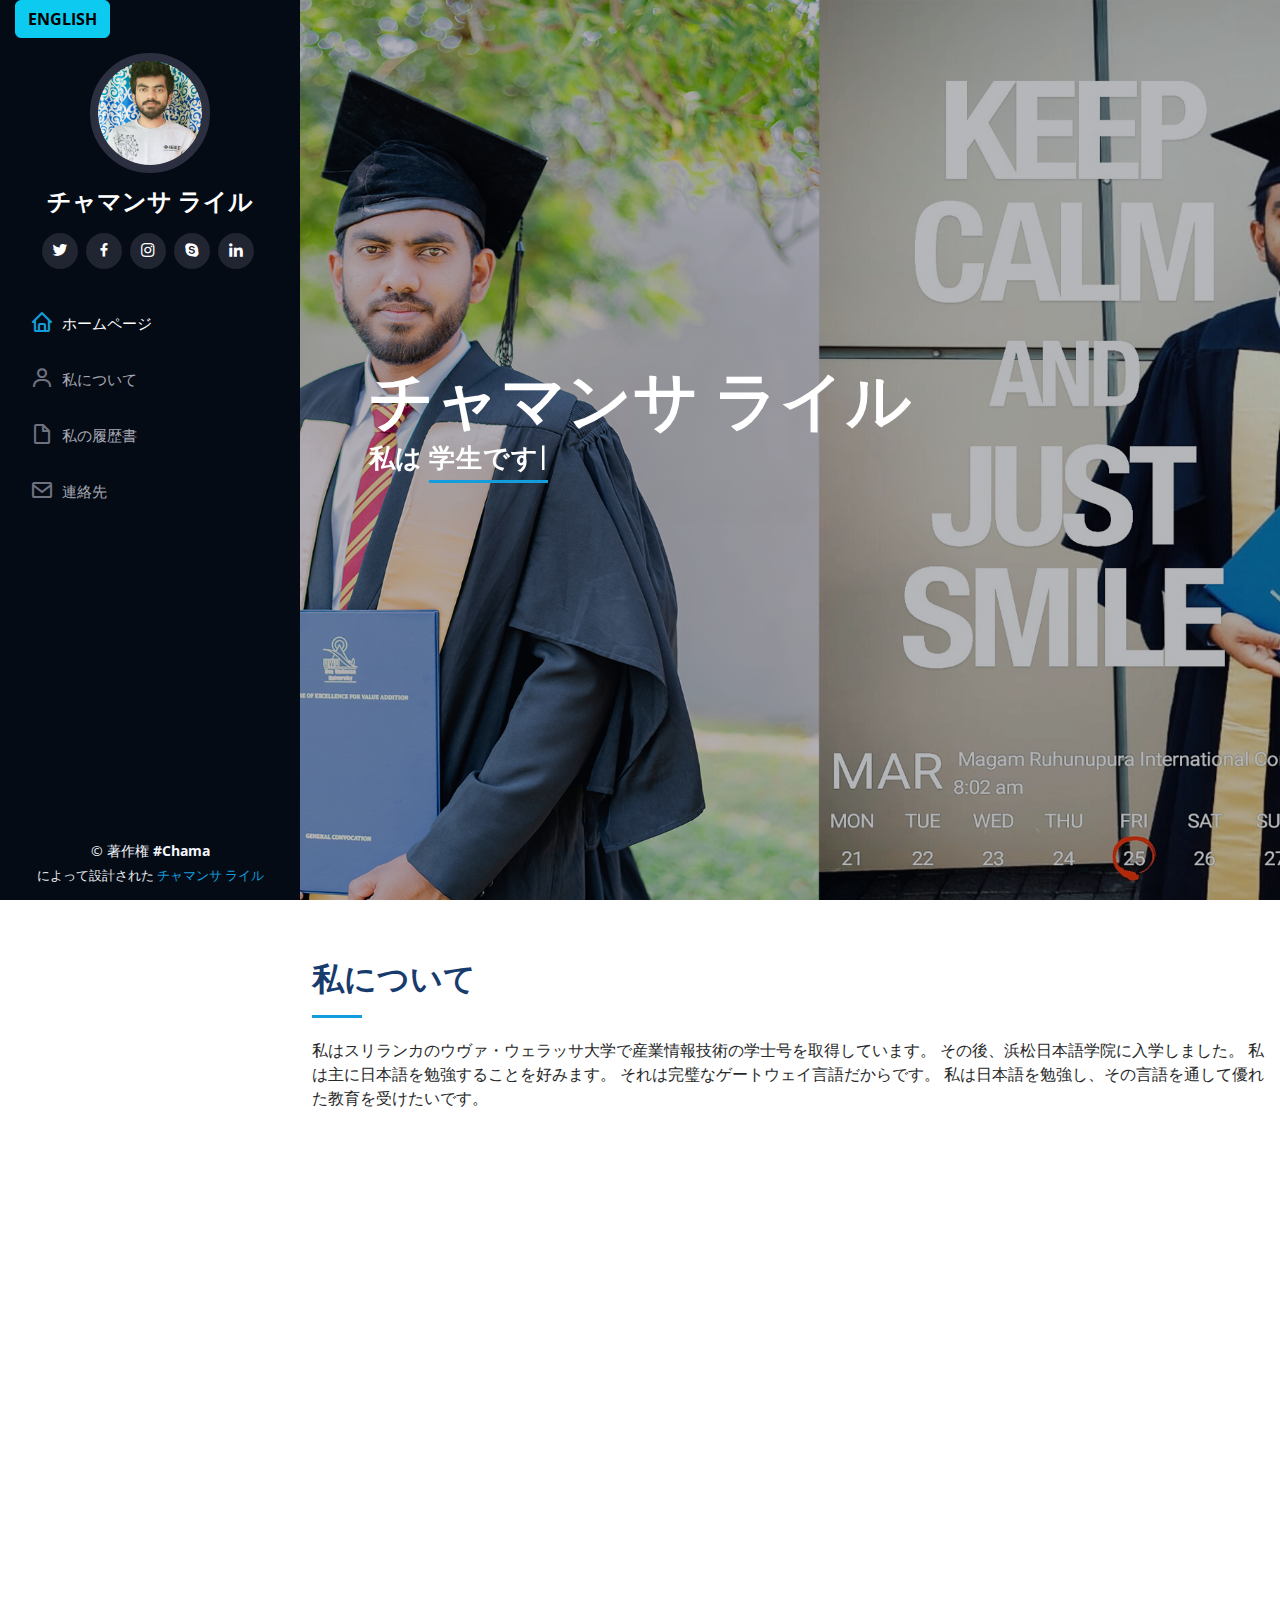
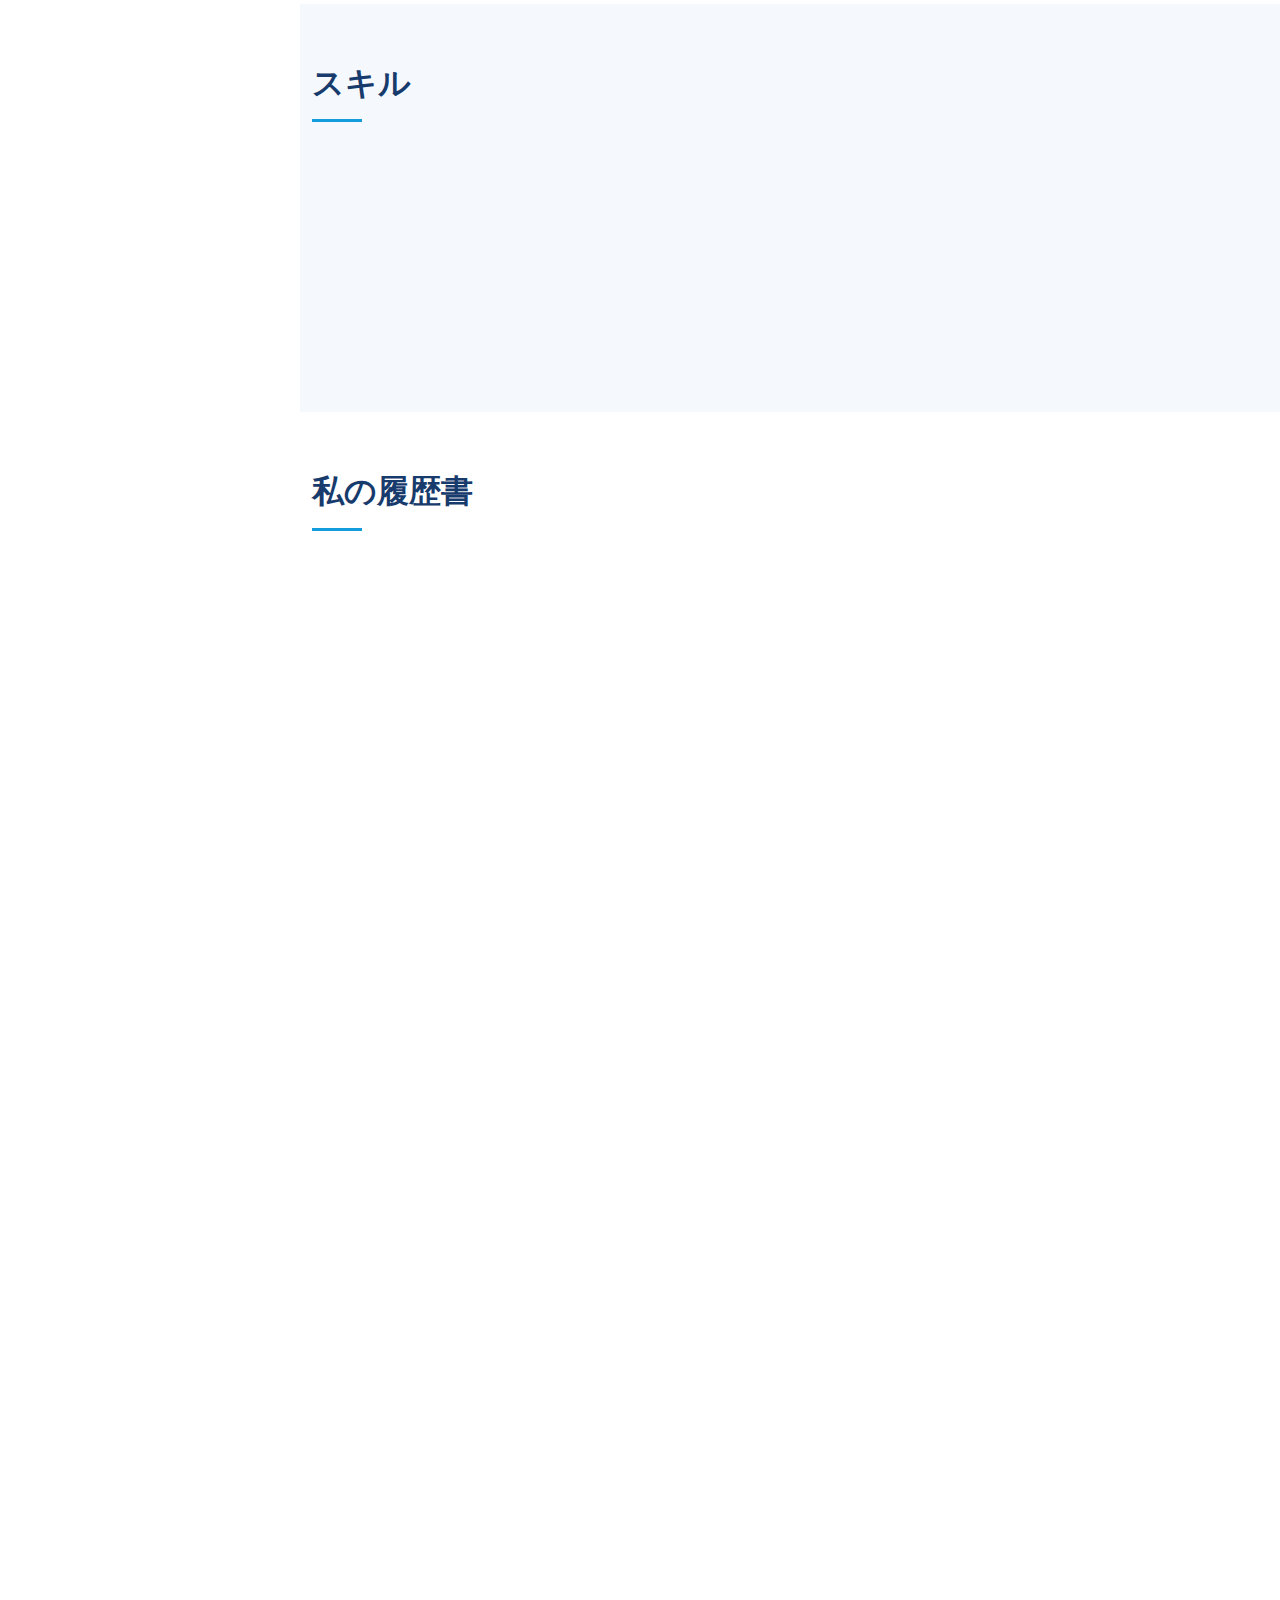
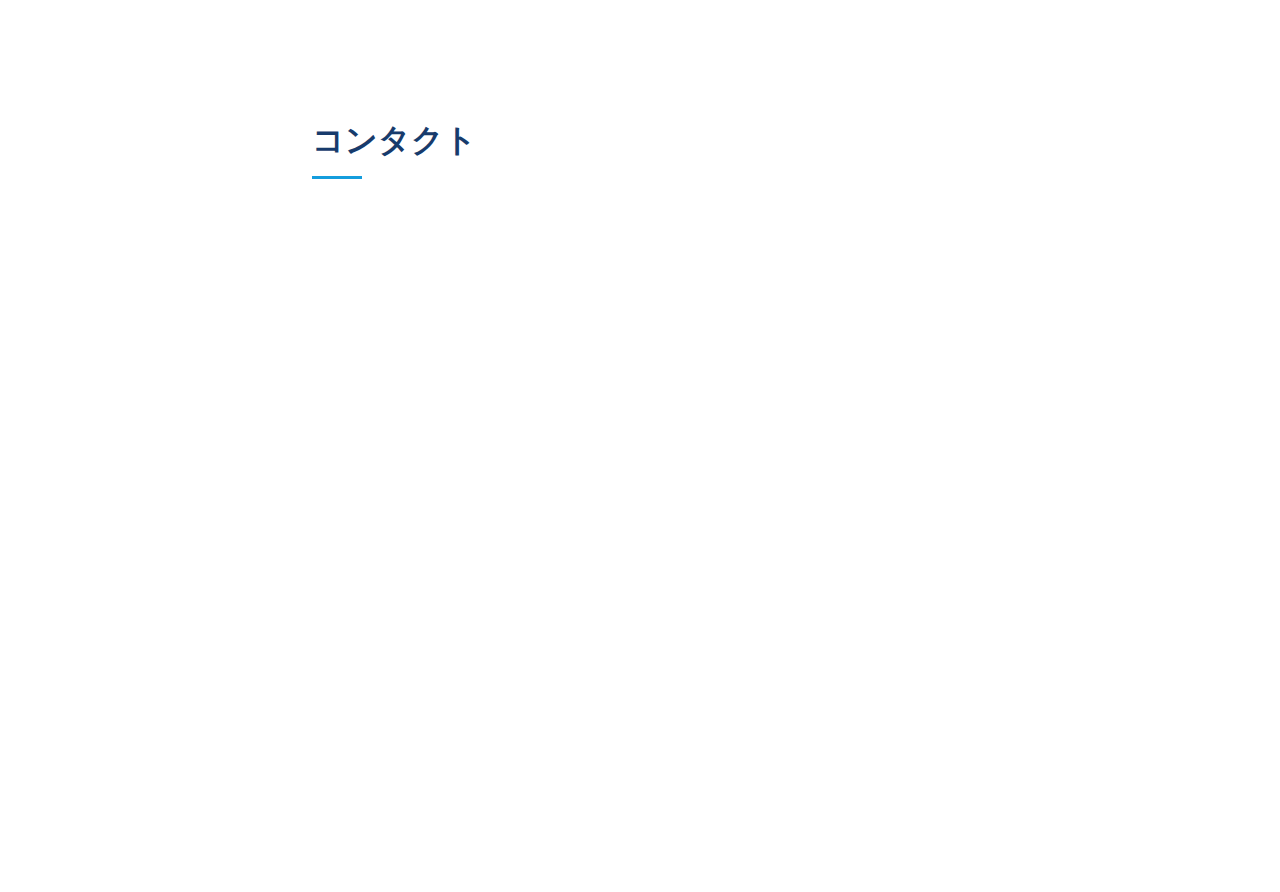
==== index_jp.html @ fa4be064 "initial commit" ====
<!DOCTYPE html>
<html lang="en">

<head>
  <meta charset="utf-8">
  <meta content="width=device-width, initial-scale=1.0" name="viewport">

  <title>Chamantha Lahiru iポートフォリオ</title>
  <meta content="" name="description">
  <meta content="" name="keywords">

  <!-- Favicons -->
  <!-- <link href="assets/img/favicon.png" rel="icon"> -->
  <link href="assets/img/apple-touch-icon.png" rel="apple-touch-icon">

  <!-- Google Fonts -->
  <link href="https://fonts.googleapis.com/css?family=Open+Sans:300,300i,400,400i,600,600i,700,700i|Raleway:300,300i,400,400i,500,500i,600,600i,700,700i|Poppins:300,300i,400,400i,500,500i,600,600i,700,700i" rel="stylesheet">

  <!-- Vendor CSS Files -->
  <link href="assets/vendor/aos/aos.css" rel="stylesheet">
  <link href="assets/vendor/bootstrap/css/bootstrap.min.css" rel="stylesheet">
  <link href="assets/vendor/bootstrap-icons/bootstrap-icons.css" rel="stylesheet">
  <link href="assets/vendor/boxicons/css/boxicons.min.css" rel="stylesheet">
  <link href="assets/vendor/glightbox/css/glightbox.min.css" rel="stylesheet">
  <link href="assets/vendor/swiper/swiper-bundle.min.css" rel="stylesheet">

  <!-- Template Main CSS File -->
  <link href="assets/css/style.css" rel="stylesheet">
</head>

<body>

  <!-- ======= Mobile nav toggle button ======= -->
  <i class="bi bi-list mobile-nav-toggle d-xl-none"></i>

  <!-- ======= Header ======= -->
  <header id="header">
    <div class="d-flex flex-column">

      <div class="profile">
        <button onclick="window.location.href='index.html';" class="btn btn-info" ><b>ENGLISH</b></button>

        <img src="assets/img/chama12.jpg" alt="" class="img-fluid rounded-circle">
        <h1 class="text-light"><a href="index.html">チャマンサ  ライル</a></h1>
        
        <div class="social-links mt-3 text-center">
          <a href="https://twitter.com/chamanthalahiru" class="twitter"><i class="bx bxl-twitter"></i></a>
          <a href="https://www.facebook.com/chamantha.lahiru" class="facebook"><i class="bx bxl-facebook"></i></a>
          <a href="https://www.instagram.com/chama_cl/?hl=en" class="instagram"><i class="bx bxl-instagram"></i></a>
          <a href="https://join.skype.com/invite/wYQBUE9kl3fg" class="google-plus"><i class="bx bxl-skype"></i></a>
          <a href="https://www.linkedin.com/in/chamantha-lahiru-857a7916a/" class="linkedin"><i class="bx bxl-linkedin"></i></a>
        </div>
      </div>

      <nav id="navbar" class="nav-menu navbar">
        <ul>
          <li><a href="#hero" class="nav-link scrollto active"><i class="bx bx-home"></i> <span>ホームページ</span></a></li>
          <li><a href="#about" class="nav-link scrollto"><i class="bx bx-user"></i> <span>私について</span></a></li>
          <li><a href="#resume" class="nav-link scrollto"><i class="bx bx-file-blank"></i> <span>私の履歴書</span></a></li>
          <!-- <li><a href="#portfolio" class="nav-link scrollto"><i class="bx bx-book-content"></i> <span>Portfolio</span></a></li> -->
          <li><a href="#contact" class="nav-link scrollto"><i class="bx bx-envelope"></i> <span>連絡先</span></a></li>
        </ul>
      </nav><!-- .nav-menu -->
    </div>
  </header><!-- End Header -->

  <div style="display:flex; justify-content:flex-end; width:100%; padding:0;">
    
</div>

  <!-- ======= Hero Section ======= -->
  <section id="hero" class="d-flex flex-column justify-content-center align-items-center">
    <div class="hero-container" data-aos="fade-in">
      
    
      <h1>チャマンサ  ライル</h1>
      <p><b>私は</b> <span class="typed" data-typed-items=" <b> 学生です </b>"></span></p>

    </div>
  </section><!-- End Hero -->

  <main id="main">

    <!-- ======= About Section ======= -->
    <section id="about" class="about">
      <div class="container">

        <div class="section-title">
          <h2>私について</h2>
          <p>私はスリランカのウヴァ・ウェラッサ大学で産業情報技術の学士号を取得しています。 その後、浜松日本語学院に入学しました。 私は主に日本語を勉強することを好みます。 それは完璧なゲートウェイ言語だからです。 私は日本語を勉強し、その言語を通して優れた教育を受けたいです。</p>
        </div>

        <div class="row">
          <div class="col-lg-4" data-aos="fade-right">
            <img src="assets/img/dp-3cmx4cm.jpg" class="img-fluid" alt="">
          </div>
          <div class="col-lg-8 pt-4 pt-lg-0 content" data-aos="fade-left">
            <h3>学生</h3>
            <p class="fst-italic">
              * 浜松日本語学院
            </p>
            <div class="row">
              <div class="col-lg-6">
                <ul>
                  <li><i class="bi bi-chevron-right"></i> <strong>誕生日:</strong> <span>1996年4月19日</span></li>
                  <li><i class="bi bi-chevron-right"></i> <strong>電話番号:</strong> <span>+81 80 9838 5826</span></li>
                  <li><i class="bi bi-chevron-right"></i> <strong>街:</strong> <span>ダンガラ、スリランカ</span></li>
                </ul>
              </div>
              <div class="col-lg-6">
                <ul>
                  <li><i class="bi bi-chevron-right"></i> <strong>年齢:</strong> <span>26</span></li>
                  <li><i class="bi bi-chevron-right"></i> <strong>程度:</strong> <span>学士</span></li>
                  <li><i class="bi bi-chevron-right"></i> <strong>Eメール:</strong> <span>a.k.chamantha@gmail.com</span></li>
                  <!-- <li><i class="bi bi-chevron-right"></i> <strong>Japanese Level:</strong> <span>N5</span></li> -->
                </ul>
              </div>
            </div>
            <p>
              それから、仕事の機会を利用したいと思います。 日本には独特で豊かな文化があります。 そのため、私は日本に住むのが大好きで、私の目標は勉強に精通することなので、就職できたら日本で一生懸命働くことができます。
            </p>
          </div>
        </div>

      </div>
    </section><!-- End About Section -->
    
    <!-- ======= Skills Section ======= -->
    <section id="skills" class="skills section-bg">
      <div class="container">

        <div class="section-title">
          <h2>スキル</h2>
          <!-- <p>nn</p> -->
        </div>

        <div class="row skills-content">

          <div class="col-lg-6" data-aos="fade-up">

            <div class="progress">
              <span class="skill">対人能力 <i class="val">60%</i></span>
              <div class="progress-bar-wrap">
                <div class="progress-bar" role="progressbar" aria-valuenow="60" aria-valuemin="0" aria-valuemax="100"></div>
              </div>
            </div>

            <div class="progress">
              <span class="skill">チームワークのスキル <i class="val">90%</i></span>
              <div class="progress-bar-wrap">
                <div class="progress-bar" role="progressbar" aria-valuenow="90" aria-valuemin="0" aria-valuemax="100"></div>
              </div>
            </div>

            <div class="progress">
              <span class="skill">リーダーシップスキル <i class="val">60%</i></span>
              <div class="progress-bar-wrap">
                <div class="progress-bar" role="progressbar" aria-valuenow="60" aria-valuemin="0" aria-valuemax="100"></div>
              </div>
            </div>

          </div>

          <div class="col-lg-6" data-aos="fade-up" data-aos-delay="100">

            <div class="progress">
              <span class="skill">細部への注意 <i class="val">80%</i></span>
              <div class="progress-bar-wrap">
                <div class="progress-bar" role="progressbar" aria-valuenow="80" aria-valuemin="0" aria-valuemax="100"></div>
              </div>
            </div>

            <div class="progress">
              <span class="skill">熱意と個人的なドライブ <i class="val">80%</i></span>
              <div class="progress-bar-wrap">
                <div class="progress-bar" role="progressbar" aria-valuenow="80" aria-valuemin="0" aria-valuemax="100"></div>
              </div>
            </div>

            <div class="progress">
              <span class="skill">柔軟性 <i class="val">90%</i></span>
              <div class="progress-bar-wrap">
                <div class="progress-bar" role="progressbar" aria-valuenow="90" aria-valuemin="0" aria-valuemax="100"></div>
              </div>
            </div>

          </div>

        </div>

      </div>
    </section><!-- End Skills Section -->

    <!-- ======= Resume Section ======= -->
    <section id="resume" class="resume">
      <div class="container">

        <div class="section-title">
          <h2>私の履歴書</h2>
          <!-- <p>dd</p> -->
        </div>

        <div class="row">
          <div class="col-lg-6" data-aos="fade-up">
            <h3 class="resume-title">概要</h3>
            <div class="resume-item pb-0">
              <h4>チャマンサ ライル</h4>
              <ul>
                <li>
                  浜松 市中 区西 浅田 1-9-17 コーレイパム Ⅱ 105</li>
                <li>+81 80 9838 5826</li>
                <li>a.k.chamantha@gmail.com</li>
              </ul>
            </div>

            <h3 class="resume-title">教育</h3>
            <div class="resume-item">
              <h4>産業情報技術の学士号</h4>
              <h5>2017 - 2021</h5>
              <p><em>ウバ・ウェラッサ大学 - スリランカ</em></p>
              <ul>
                <p>キーポイント:</p>
                  <li>適切な理論と原則を適用することにより、ITおよび管理部門の問題解決者になります。</li>
                  <li>IT および管理に関する専門的な知識とスキルを備えていること。</li>
                  <li>ITおよび管理部門で効果的なプロジェクトリーダー、開発者、およびマネージャーになる。</li>
                  <li>マネージャーや IT スペシャリストを含む、組織全体のあらゆるレベルのスタッフと緊密に連携できるようにするために必要な、優れたチームワークと対人スキルを備えています。</li>
                  <li>優れたレポート作成スキルと、技術的な情報やアイデアを非技術者に明確かつ簡潔に伝える能力を備えている。</li>
              </ul>
            </div>
            <div class="resume-item">
              <h4>G.C.E A/L試験合格 </h4>
              <h5>2015</h5>
              <p><em>ベヤンゴダ バンダラナイケ セントラル カレッジ - スリランカ</em></p>
            </div>
            <div class="resume-item">
              <h4>G.C.E O/L試験合格 </h4>
              <h5>2012</h5>
              <p><em>ダンガラ ダルマラジャ マハ ヴィディヤラヤ - スリランカ</em></p>
            </div>
          </div>
          <div class="col-lg-6" data-aos="fade-up" data-aos-delay="100">
            <h3 class="resume-title">職業資格</h3>
            <div class="resume-item">
              <h4>日本語</h4>
              <h5>2021 - 2022</h5>
              <p><em>オシン・ニポン・アキャデミー - スリランカ</em></p>
              <p><em>浜松日本語学院 - 日本 ( 勉強する )</em></p>
            </div>
            <div class="resume-item">
              <h4>ジュニアソフトウェアエンジニア</h4>
              <h5>2021</h5>
              <p><em>テクノバ ソリューション - スリランカ</em></p>
            </div>
            <div class="resume-item">
              <h4>英語の卒業証書</h4>
              <h5>2016</h5>
              <p><em>ブリリアント ウェイ イングリッシュ アカデミー - スリランカ</em></p>
            </div>
            <div class="resume-item">
              <h4>インターネットと電子メールを備えた証明書の基本的なコンピューターコース</h4>
              <h5>2012</h5>
              <p><em>技術研究省 - スリランカ</em></p>
            </div>
          </div>
        </div>

      </div>
    </section>
    <!-- End Resume Section -->

    <!-- ======= Portfolio Section ======= -->
    <!-- <section id="portfolio" class="portfolio section-bg">
      <div class="container">

        <div class="section-title">
          <h2>Portfolio</h2>
          <p>Magnam dolores commodi suscipit. Necessitatibus eius consequatur ex aliquid fuga eum quidem. Sit sint consectetur velit. Quisquam quos quisquam cupiditate. Et nemo qui impedit suscipit alias ea. Quia fugiat sit in iste officiis commodi quidem hic quas.</p>
        </div>

        <div class="row" data-aos="fade-up">
          <div class="col-lg-12 d-flex justify-content-center">
            <ul id="portfolio-flters">
              <li data-filter="*" class="filter-active">All</li>
              <li data-filter=".filter-app">App</li>
              <li data-filter=".filter-card">Card</li>
              <li data-filter=".filter-web">Web</li>
            </ul>
          </div>
        </div>

        <div class="row portfolio-container" data-aos="fade-up" data-aos-delay="100">

          <div class="col-lg-4 col-md-6 portfolio-item filter-app">
            <div class="portfolio-wrap">
              <img src="assets/img/portfolio/portfolio-1.jpg" class="img-fluid" alt="">
              <div class="portfolio-links">
                <a href="assets/img/portfolio/portfolio-1.jpg" data-gallery="portfolioGallery" class="portfolio-lightbox" title="App 1"><i class="bx bx-plus"></i></a>
                <a href="portfolio-details.html" title="More Details"><i class="bx bx-link"></i></a>
              </div>
            </div>
          </div>

          <div class="col-lg-4 col-md-6 portfolio-item filter-web">
            <div class="portfolio-wrap">
              <img src="assets/img/portfolio/portfolio-2.jpg" class="img-fluid" alt="">
              <div class="portfolio-links">
                <a href="assets/img/portfolio/portfolio-2.jpg" data-gallery="portfolioGallery" class="portfolio-lightbox" title="Web 3"><i class="bx bx-plus"></i></a>
                <a href="portfolio-details.html" title="More Details"><i class="bx bx-link"></i></a>
              </div>
            </div>
          </div>

          <div class="col-lg-4 col-md-6 portfolio-item filter-app">
            <div class="portfolio-wrap">
              <img src="assets/img/portfolio/portfolio-3.jpg" class="img-fluid" alt="">
              <div class="portfolio-links">
                <a href="assets/img/portfolio/portfolio-3.jpg" data-gallery="portfolioGallery" class="portfolio-lightbox" title="App 2"><i class="bx bx-plus"></i></a>
                <a href="portfolio-details.html" title="More Details"><i class="bx bx-link"></i></a>
              </div>
            </div>
          </div>

          <div class="col-lg-4 col-md-6 portfolio-item filter-card">
            <div class="portfolio-wrap">
              <img src="assets/img/portfolio/portfolio-4.jpg" class="img-fluid" alt="">
              <div class="portfolio-links">
                <a href="assets/img/portfolio/portfolio-4.jpg" data-gallery="portfolioGallery" class="portfolio-lightbox" title="Card 2"><i class="bx bx-plus"></i></a>
                <a href="portfolio-details.html" title="More Details"><i class="bx bx-link"></i></a>
              </div>
            </div>
          </div>

          <div class="col-lg-4 col-md-6 portfolio-item filter-web">
            <div class="portfolio-wrap">
              <img src="assets/img/portfolio/portfolio-5.jpg" class="img-fluid" alt="">
              <div class="portfolio-links">
                <a href="assets/img/portfolio/portfolio-5.jpg" data-gallery="portfolioGallery" class="portfolio-lightbox" title="Web 2"><i class="bx bx-plus"></i></a>
                <a href="portfolio-details.html" title="More Details"><i class="bx bx-link"></i></a>
              </div>
            </div>
          </div>

          <div class="col-lg-4 col-md-6 portfolio-item filter-app">
            <div class="portfolio-wrap">
              <img src="assets/img/portfolio/portfolio-6.jpg" class="img-fluid" alt="">
              <div class="portfolio-links">
                <a href="assets/img/portfolio/portfolio-6.jpg" data-gallery="portfolioGallery" class="portfolio-lightbox" title="App 3"><i class="bx bx-plus"></i></a>
                <a href="portfolio-details.html" title="More Details"><i class="bx bx-link"></i></a>
              </div>
            </div>
          </div>

          <div class="col-lg-4 col-md-6 portfolio-item filter-card">
            <div class="portfolio-wrap">
              <img src="assets/img/portfolio/portfolio-7.jpg" class="img-fluid" alt="">
              <div class="portfolio-links">
                <a href="assets/img/portfolio/portfolio-7.jpg" data-gallery="portfolioGallery" class="portfolio-lightbox" title="Card 1"><i class="bx bx-plus"></i></a>
                <a href="portfolio-details.html" title="More Details"><i class="bx bx-link"></i></a>
              </div>
            </div>
          </div>

          <div class="col-lg-4 col-md-6 portfolio-item filter-card">
            <div class="portfolio-wrap">
              <img src="assets/img/portfolio/portfolio-8.jpg" class="img-fluid" alt="">
              <div class="portfolio-links">
                <a href="assets/img/portfolio/portfolio-8.jpg" data-gallery="portfolioGallery" class="portfolio-lightbox" title="Card 3"><i class="bx bx-plus"></i></a>
                <a href="portfolio-details.html" title="More Details"><i class="bx bx-link"></i></a>
              </div>
            </div>
          </div>

          <div class="col-lg-4 col-md-6 portfolio-item filter-web">
            <div class="portfolio-wrap">
              <img src="assets/img/portfolio/portfolio-9.jpg" class="img-fluid" alt="">
              <div class="portfolio-links">
                <a href="assets/img/portfolio/portfolio-9.jpg" data-gallery="portfolioGallery" class="portfolio-lightbox" title="Web 3"><i class="bx bx-plus"></i></a>
                <a href="portfolio-details.html" title="More Details"><i class="bx bx-link"></i></a>
              </div>
            </div>
          </div>

        </div>

      </div>
    </section>End Portfolio Section -->

    <!-- ======= Contact Section ======= -->
    <section id="contact" class="contact">
      <div class="container">

        <div class="section-title">
          <h2>コンタクト</h2>
        </div>

        <div class="row" data-aos="fade-in">

          <div class="col-lg-5 d-flex align-items-stretch">
            <div class="info">
              <div class="address">
                <i class="bi bi-geo-alt"></i>
                <h4>位置:</h4>
                <p>浜松 市中 区西 浅田 1-9-17 コーレイパム Ⅱ 105</p>
              </div>
              <div class="email">
                <i class="bi bi-envelope"></i>
                <h4>Eメール:</h4>
                <p>a.k.chamantha@gmail.com</p>
              </div>

              <div class="phone">
                <i class="bi bi-phone"></i>
                <h4>電話番号:</h4>
                <p>+81 80 9838 5826</p>
              </div>
              <div class="mapouter"><div class="gmap_canvas"><iframe width="300" height="200" id="gmap_canvas" src="https://maps.google.com/maps?q=hamatsu%20nishi%20asada&t=&z=13&ie=UTF8&iwloc=&output=embed" frameborder="0" scrolling="no" marginheight="0" marginwidth="0"></iframe><a href="https://123movies-to.org"></a><br><style>.mapouter{position:relative;text-align:right;height:200px;width:300px;}</style><a href="https://www.embedgooglemap.net">embedgooglemap.net</a><style>.gmap_canvas {overflow:hidden;background:none!important;height:200px;width:300px;}</style></div></div>

            </div>

          </div>

          <!-- <div class="col-lg-7 mt-5 mt-lg-0 d-flex align-items-stretch">
            <form action="forms/contact.php" method="post" role="form" class="php-email-form">
              <div class="row">
                <div class="form-group col-md-6">
                  <label for="name">あなたの名前</label>
                  <input type="text" name="name" class="form-control" id="name" required>
                </div>
                <div class="form-group col-md-6">
                  <label for="name">あなたのメール</label>
                  <input type="email" class="form-control" name="email" id="email" required>
                </div>
              </div>
              <div class="form-group">
                <label for="name">主題</label>
                <input type="text" class="form-control" name="subject" id="subject" required>
              </div>
              <div class="form-group">
                <label for="name">メッセージ</label>
                <textarea class="form-control" name="message" rows="10" required></textarea>
              </div>
              <div class="my-3">
                <div class="loading">読み込み中</div>
                <div class="error-message"></div>
                <div class="sent-message">メッセージが送信されました。 ありがとうございました！</div>
              </div>
              <div class="text-center"><button type="submit">メッセージを送る</button></div>
            </form>
          </div>

        </div> -->

      </div>
    </section><!-- End Contact Section -->

  </main><!-- End #main -->

  <!-- ======= Footer ======= -->
  <footer id="footer">
    <div class="container">
      <div class="copyright">
        &copy; 著作権 <strong><span>#Chama</span></strong>
      </div>
      <div class="credits">
        によって設計された <a href="#">チャマンサ  ライル</a>
      </div>
    </div>
  </footer><!-- End  Footer -->

  <a href="#" class="back-to-top d-flex align-items-center justify-content-center"><i class="bi bi-arrow-up-short"></i></a>

  <!-- Vendor JS Files -->
  <script src="assets/vendor/purecounter/purecounter_vanilla.js"></script>
  <script src="assets/vendor/aos/aos.js"></script>
  <script src="assets/vendor/bootstrap/js/bootstrap.bundle.min.js"></script>
  <script src="assets/vendor/glightbox/js/glightbox.min.js"></script>
  <script src="assets/vendor/isotope-layout/isotope.pkgd.min.js"></script>
  <script src="assets/vendor/swiper/swiper-bundle.min.js"></script>
  <script src="assets/vendor/typed.js/typed.min.js"></script>
  <script src="assets/vendor/waypoints/noframework.waypoints.js"></script>
  <script src="assets/vendor/php-email-form/validate.js"></script>

  <!-- Template Main JS File -->
  <script src="assets/js/main.js"></script>

</body>

</html>
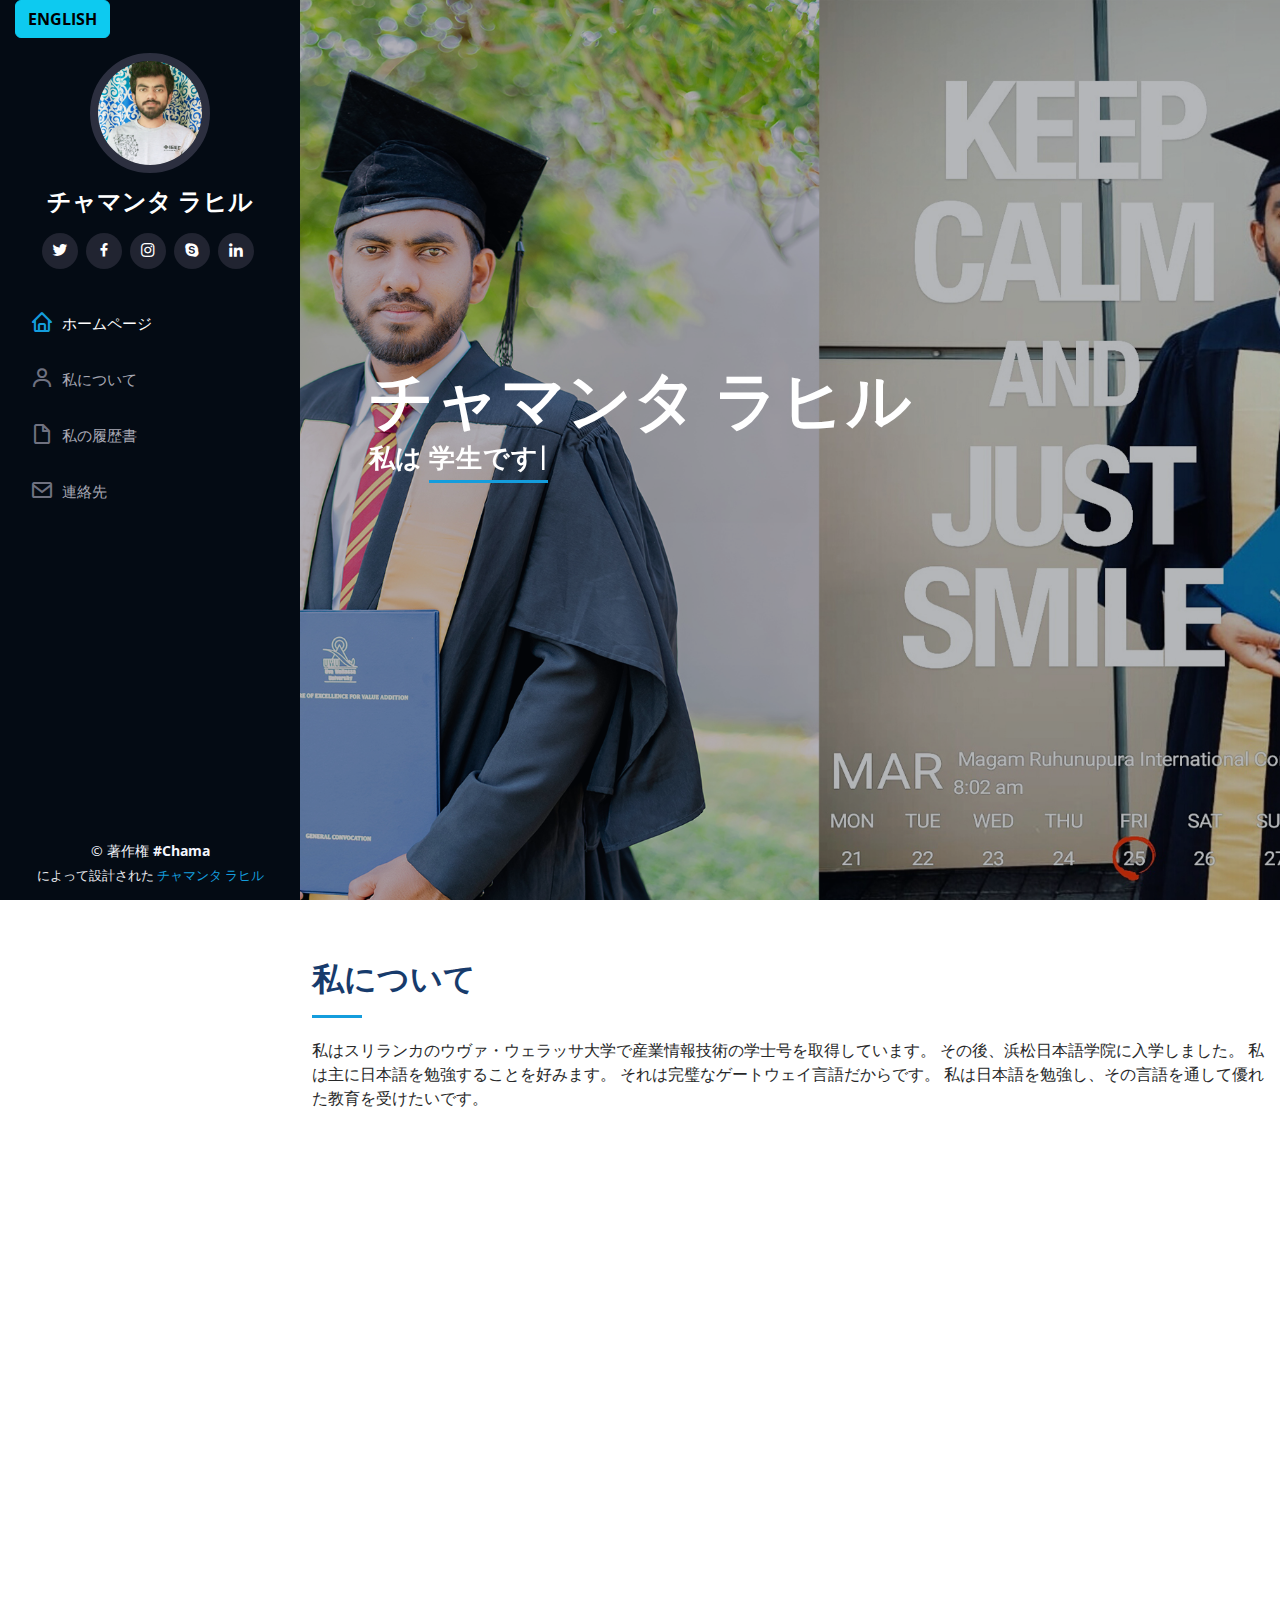
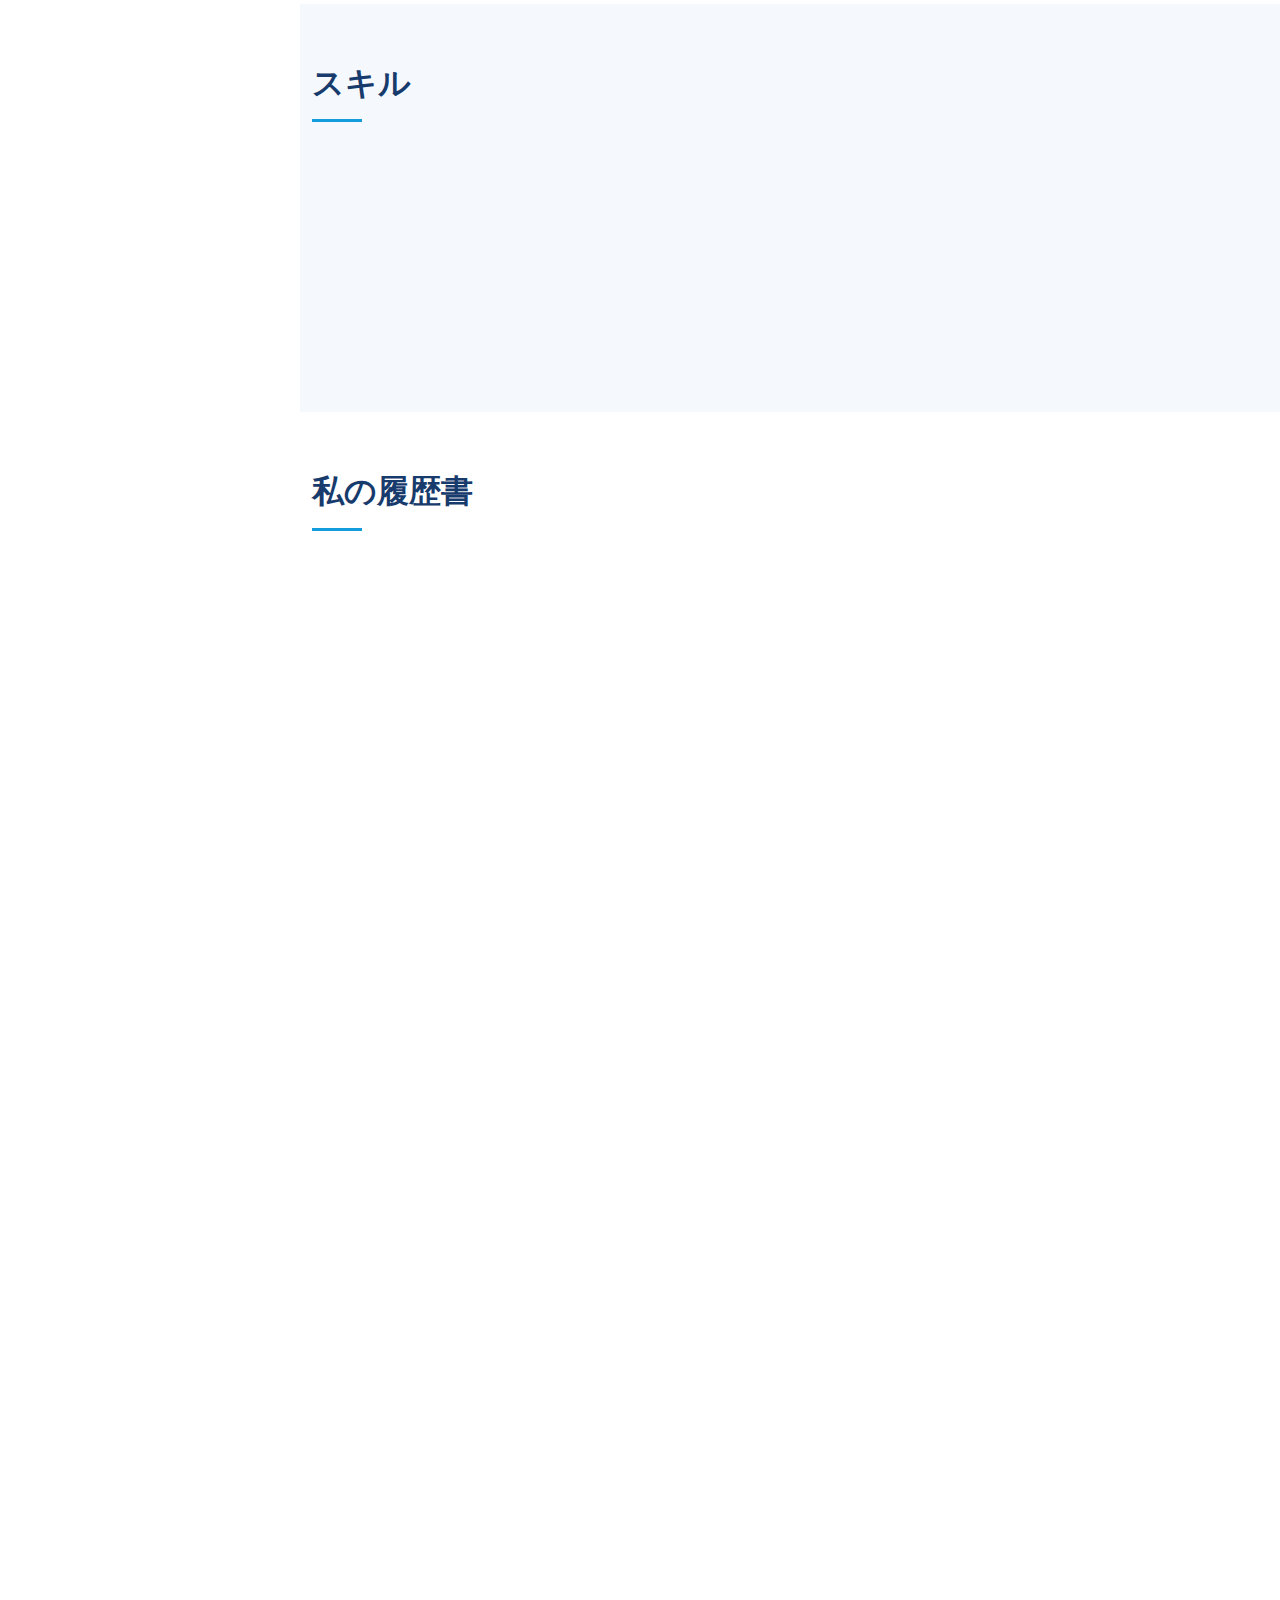
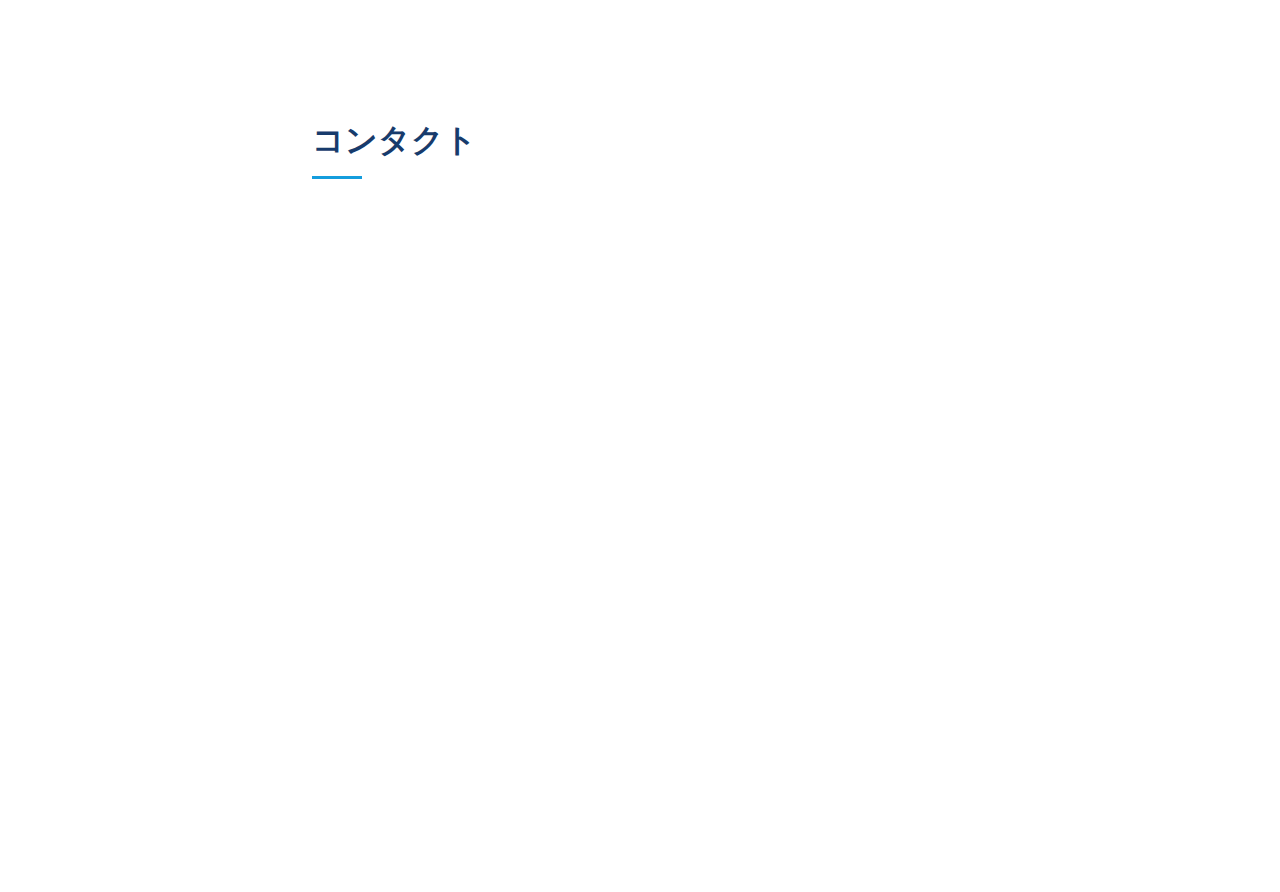
==== commit 0cbfa62f: "2022-12-01" ====
--- a/index_jp.html
+++ b/index_jp.html
@@ -41,7 +41,7 @@
         <button onclick="window.location.href='index.html';" class="btn btn-info" ><b>ENGLISH</b></button>
 
         <img src="assets/img/chama12.jpg" alt="" class="img-fluid rounded-circle">
-        <h1 class="text-light"><a href="index.html">チャマンサ  ライル</a></h1>
+        <h1 class="text-light"><a href="index.html">チャマンタ  ラヒル</a></h1>
         
         <div class="social-links mt-3 text-center">
           <a href="https://twitter.com/chamanthalahiru" class="twitter"><i class="bx bxl-twitter"></i></a>
@@ -73,7 +73,7 @@
     <div class="hero-container" data-aos="fade-in">
       
     
-      <h1>チャマンサ  ライル</h1>
+      <h1>チャマンタ  ラヒル</h1>
       <p><b>私は</b> <span class="typed" data-typed-items=" <b> 学生です </b>"></span></p>
 
     </div>
@@ -103,7 +103,7 @@
               <div class="col-lg-6">
                 <ul>
                   <li><i class="bi bi-chevron-right"></i> <strong>誕生日:</strong> <span>1996年4月19日</span></li>
-                  <li><i class="bi bi-chevron-right"></i> <strong>電話番号:</strong> <span>+81 80 9838 5826</span></li>
+                  <li><i class="bi bi-chevron-right"></i> <strong>電話番号:</strong> <span>080 9838 5826</span></li>
                   <li><i class="bi bi-chevron-right"></i> <strong>街:</strong> <span>ダンガラ、スリランカ</span></li>
                 </ul>
               </div>
@@ -204,11 +204,11 @@
           <div class="col-lg-6" data-aos="fade-up">
             <h3 class="resume-title">概要</h3>
             <div class="resume-item pb-0">
-              <h4>チャマンサ ライル</h4>
+              <h4>チャマンタ ラヒル</h4>
               <ul>
                 <li>
                   浜松 市中 区西 浅田 1-9-17 コーレイパム Ⅱ 105</li>
-                <li>+81 80 9838 5826</li>
+                <li>080 9838 5826</li>
                 <li>a.k.chamantha@gmail.com</li>
               </ul>
             </div>
@@ -246,11 +246,11 @@
               <p><em>オシン・ニポン・アキャデミー - スリランカ</em></p>
               <p><em>浜松日本語学院 - 日本 ( 勉強する )</em></p>
             </div>
-            <div class="resume-item">
+            <!-- <div class="resume-item">
               <h4>ジュニアソフトウェアエンジニア</h4>
               <h5>2021</h5>
               <p><em>テクノバ ソリューション - スリランカ</em></p>
-            </div>
+            </div> -->
             <div class="resume-item">
               <h4>英語の卒業証書</h4>
               <h5>2016</h5>
@@ -411,7 +411,7 @@
               <div class="phone">
                 <i class="bi bi-phone"></i>
                 <h4>電話番号:</h4>
-                <p>+81 80 9838 5826</p>
+                <p>080 9838 5826</p>
               </div>
               <div class="mapouter"><div class="gmap_canvas"><iframe width="300" height="200" id="gmap_canvas" src="https://maps.google.com/maps?q=hamatsu%20nishi%20asada&t=&z=13&ie=UTF8&iwloc=&output=embed" frameborder="0" scrolling="no" marginheight="0" marginwidth="0"></iframe><a href="https://123movies-to.org"></a><br><style>.mapouter{position:relative;text-align:right;height:200px;width:300px;}</style><a href="https://www.embedgooglemap.net">embedgooglemap.net</a><style>.gmap_canvas {overflow:hidden;background:none!important;height:200px;width:300px;}</style></div></div>
 
@@ -462,7 +462,7 @@
         &copy; 著作権 <strong><span>#Chama</span></strong>
       </div>
       <div class="credits">
-        によって設計された <a href="#">チャマンサ  ライル</a>
+        によって設計された <a href="#">チャマンタ ラヒル</a>
       </div>
     </div>
   </footer><!-- End  Footer -->
